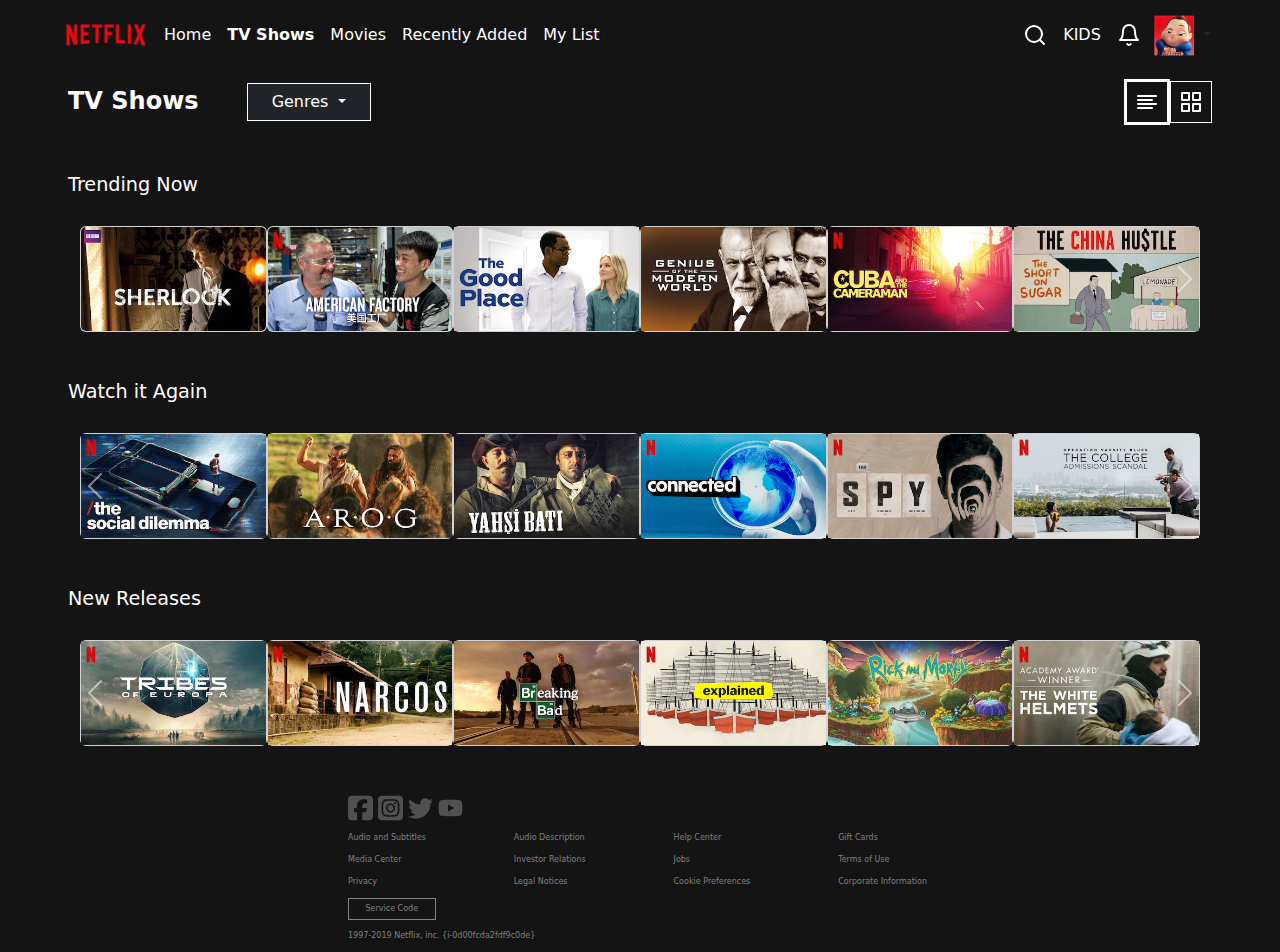
==== index.html @ 1c3ec113 "s6l5" ====
<!DOCTYPE html>
<html lang="en">

<head>
  <meta charset="UTF-8">
  <meta name="viewport" content="width=device-width, initial-scale=1.0">
  <title>Bootstrap+Sass</title>
  <link rel="stylesheet" href="css/main.css">
</head>

<body class="text-white bg-info mx-2 px-5">

  <nav class=" navbar navbar-expand-sm  ">
    <div class="text-white container-fluid p-0">
      <img src="../assets/netflix_logo.png" class="logontf" alt="">
      <button class="navbar-toggler d-lg-none" type="button" data-bs-toggle="collapse"
        data-bs-target="#collapsibleNavId" aria-controls="collapsibleNavId" aria-expanded="false"
        aria-label="Toggle navigation">
        <span class="navbar-toggler-icon"></span>
      </button>
      <div class=" collapse navbar-collapse" id="collapsibleNavId">
        <ul class="navbar-nav me-auto mt-2 mt-lg-0">
          <li class="nav-item">
            <a class="nav-link " href="#" aria-current="page">Home <span class="visually-hidden">(current)</span></a>
          </li>
          <li class="nav-item">
            <a class="nav-link active" href="#">TV Shows</a>
          </li>
          <li class="nav-item">
            <a class="nav-link" href="#">Movies</a>
          </li>
          <li class="nav-item">
            <a class="nav-link" href="#">Recently Added</a>
          </li>
          <li class="nav-item">
            <a class="nav-link" href="#">My List</a>
          </li>
        </ul>

      </div>
    </div>
    <div class="text-white align-items-center  d-flex margine">
      <img src="../assets/search.svg" alt="" srcset="">
      <p class="px-3 m-0">KIDS</p>
      <img src="../assets/bell.svg" class="" alt="" srcset="">
      <div class="dropdown">
        <button class=" btn  dropdown-toggle " type="button" id="triggerId" data-bs-toggle="dropdown"
          aria-haspopup="true" aria-expanded="false">
          <img src="../assets/avatar.png" class=" logoavatar" alt="" srcset="">
        </button>
        <div class="generi dropdown-menu bg-dark" aria-labelledby="triggerId">
          <button class="dropdown-item text-white" href="#" onclick="window.location.href='../account.html';">Account</button>
          <button class="dropdown-item text-white" href="#"onclick="window.location.href='../settings.html';">Settings</button>
          <button class="dropdown-item text-white" href="#">
            <img src="../assets/kids_icon.png" class="w-25" alt="" srcset="">
          </button>



        </div>
      </div>
    </div>
  </nav>
  <main class="my-2">
    <div class="container-fluid d-flex justify-content-between align-items-center">
      <div class="d-flex align-items-center">
        <h1 class="m-0 fw-bold">TV Shows</h1>
        <div class="dropdown open">
          <button class="rounded-0 mx-5 btn btn-dark px-4 border border-white dropdown-toggle" type="button"
            id="triggerId" data-bs-toggle="dropdown" aria-haspopup="true" aria-expanded="false">
            Genres
          </button>
          <div class="generi dropdown-menu bg-dark " aria-labelledby="triggerId">
            <button class="dropdown-item text-white" href="#">Action</button>
            <button class="dropdown-item text-white" href="#">Thriller</button>
            <button class="dropdown-item text-white" href="#">Comic</button>
          </div>
        </div>
      </div>
      <div style="font-size: 0;">
        <img src="../assets/list.svg" class=" border-3 p-2 border border-white" alt="" srcset="">
        <img src="../assets/grid.svg" class=" p-2 border border-white" alt="" srcset="">
      </div>
    </div>
    <section class="container-fluid my-5">
      <h2>Trending Now</h2>
      <div class="row mx-auto my-auto justify-content-center">
        <div id="recipeCarousel" class="carosello1 carousel slide" >
            <div class="carousel-inner" role="listbox">
                <div class="carousel-item active">
                    <div class="col-md-2">
                        <div class="card">
                            <div class="card-img">
                              <img class="card-img" src="../assets/media/media0.webp"  class="img-fluid">
                            </div>
                            
                        </div>
                    </div>
                </div>
                <div class="carousel-item">
                    <div class="col-md-2">
                        <div class="card">
                            <div class="card-img">
                              <img class="card-img" src="../assets/media/media1.jpg" class="img-fluid" >
                            </div>
                           
                        </div>
                    </div>
                </div>
                <div class="carousel-item">
                    <div class="col-md-2">
                        <div class="card">
                            <div class="card-img">
                                <img src="../assets/media/media2.webp" class="img-fluid">
                            </div>
                            
                        </div>
                    </div>
                </div>
                <div class="carousel-item">
                    <div class="col-md-2">
                        <div class="card">
                            <div class="card-img">
                                <img src="../assets/media/media3.webp" class="img-fluid">
                            </div>
                            
                        </div>
                    </div>
                </div>
                <div class="carousel-item">
                    <div class="col-md-2">
                        <div class="card">
                            <div class="card-img">
                                <img src="../assets/media/media4.jpg" class="img-fluid">
                            </div>
                            
                        </div>
                    </div>
                </div>
                <div class="carousel-item">
                    <div class="col-md-2">
                        <div class="card">
                            <div class="card-img">
                                <img src="../assets/media/media5.webp" class="img-fluid">
                            </div>
                            
                        </div>
                    </div>
                </div>
            </div>
            <a class="carousel-control-prev bg-transparent w-aut" href="#recipeCarousel" role="button" data-bs-slide="prev">
                <span class="carousel-control-prev-icon" aria-hidden="true"></span>
            </a>
            <a class="carousel-control-next bg-transparent w-aut" href="#recipeCarousel" role="button" data-bs-slide="next">
                <span class="carousel-control-next-icon" aria-hidden="true"></span>
            </a>
        </div>
    </div>
      
    </section>
    <section class="container-fluid my-5">
      <h2>Watch it Again</h2>
      <div class="row mx-auto my-auto justify-content-center">
        <div id="recipeCarousel2" class="carosello2 carousel slide" >
            <div class="carousel-inner" role="listbox">
                <div class="carousel-item active">
                    <div class="col-md-2">
                        <div class="card">
                            <div class="card-img">
                              <img  src="../assets/media/media6.jpg"  class="img-fluid">
                            </div>
                            
                        </div>
                    </div>
                </div>
                <div class="carousel-item">
                    <div class="col-md-2">
                        <div class="card">
                            <div class="card-img">
                              <img  src="../assets/media/media7.webp" class="img-fluid" >
                            </div>
                           
                        </div>
                    </div>
                </div>
                <div class="carousel-item">
                    <div class="col-md-2">
                        <div class="card">
                            <div class="card-img">
                                <img src="../assets/media/media8.webp" class="img-fluid">
                            </div>
                            
                        </div>
                    </div>
                </div>
                <div class="carousel-item">
                    <div class="col-md-2">
                        <div class="card">
                            <div class="card-img">
                                <img src="../assets/media/media9.jpg" class="img-fluid">
                            </div>
                            
                        </div>
                    </div>
                </div>
                <div class="carousel-item">
                    <div class="col-md-2">
                        <div class="card">
                            <div class="card-img">
                                <img src="../assets/media/media10.jpg" class="img-fluid">
                            </div>
                            
                        </div>
                    </div>
                </div>
                <div class="carousel-item">
                    <div class="col-md-2">
                        <div class="card">
                            <div class="card-img">
                                <img src="../assets/media/media11.jpg" class="img-fluid">
                            </div>
                            
                        </div>
                    </div>
                </div>
            </div>
            <a class="carousel-control-prev bg-transparent w-aut" href="#recipeCarousel2" role="button" data-bs-slide="prev">
                <span class="carousel-control-prev-icon" aria-hidden="true"></span>
            </a>
            <a class="carousel-control-next bg-transparent w-aut" href="#recipeCarousel2" role="button" data-bs-slide="next">
                <span class="carousel-control-next-icon" aria-hidden="true"></span>
            </a>
        </div>
    </div>
      
    </section>
    <section class="container-fluid my-5">
      <h2>New Releases</h2>
      <div class="row mx-auto my-auto justify-content-center">
        <div id="recipeCarousel3" class="carosello2 carousel slide" >
            <div class="carousel-inner" role="listbox">
                <div class="carousel-item active">
                    <div class="col-md-2">
                        <div class="card">
                            <div class="card-img">
                              <img  src="../assets/media/media12.jpg"  class="img-fluid">
                            </div>
                            
                        </div>
                    </div>
                </div>
                <div class="carousel-item">
                    <div class="col-md-2">
                        <div class="card">
                            <div class="card-img">
                              <img  src="../assets/media/media13.jpg" class="img-fluid" >
                            </div>
                           
                        </div>
                    </div>
                </div>
                <div class="carousel-item">
                    <div class="col-md-2">
                        <div class="card">
                            <div class="card-img">
                                <img src="../assets/media/media14.webp" class="img-fluid">
                            </div>
                            
                        </div>
                    </div>
                </div>
                <div class="carousel-item">
                    <div class="col-md-2">
                        <div class="card">
                            <div class="card-img">
                                <img src="../assets/media/media15.jpg" class="img-fluid">
                            </div>
                            
                        </div>
                    </div>
                </div>
                <div class="carousel-item">
                    <div class="col-md-2">
                        <div class="card">
                            <div class="card-img">
                                <img src="../assets/media/media16.webp" class="img-fluid">
                            </div>
                            
                        </div>
                    </div>
                </div>
                <div class="carousel-item">
                    <div class="col-md-2">
                        <div class="card">
                            <div class="card-img">
                                <img src="../assets/media/media17.jpg" class="img-fluid">
                            </div>
                            
                        </div>
                    </div>
                </div>
            </div>
            <a class="carousel-control-prev bg-transparent w-aut" href="#recipeCarousel3" role="button" data-bs-slide="prev">
                <span class="carousel-control-prev-icon" aria-hidden="true"></span>
            </a>
            <a class="carousel-control-next bg-transparent w-aut" href="#recipeCarousel3" role="button" data-bs-slide="next">
                <span class="carousel-control-next-icon" aria-hidden="true"></span>
            </a>
        </div>
    </div>
      
    </section>
  </main>
  <footer>
    <div >
      <div>
        <img src="../assets/square-facebook.svg" alt="" srcset="">
        <img src="../assets/square-instagram.svg" alt="" srcset="">
        <img src="../assets/twitter.svg" alt="" srcset="">
        <img src="../assets/youtube.svg" alt="" srcset="">
      </div>
      <div  class=" d-flex justify-content-between   align-items-center text-center  ">
        <div >
          <p>Audio and Subtitles</p>
          <p>Media Center</p>
          <p>Privacy</p>
        </div>
        <div>
          <p>Audio Description</p>
          <p>Investor Relations</p>
          <p>Legal Notices</p>
        </div>
        <div>
          <p>Help Center</p>
          <p>Jobs</p>
          <p>Cookie Preferences</p>
        </div>
        <div>
          <p>Gift Cards</p>
          <p>Terms of Use</p>
          <p>Corporate Information</p>
        </div>
      </div>
      <div>
        <p  class="service p-1 ">Service Code</p>
        <p>1997-2019 Netflix, inc. {i-0d00fcda2fdf9c0de}</p>
      </div>
    </div>
  </footer>





  <script src="../bootstrap-5.3.2/dist/js/bootstrap.bundle.min.js"></script>
  <script src="../script.js"></script>
  
    
  
</body>
    
    
  

</html>
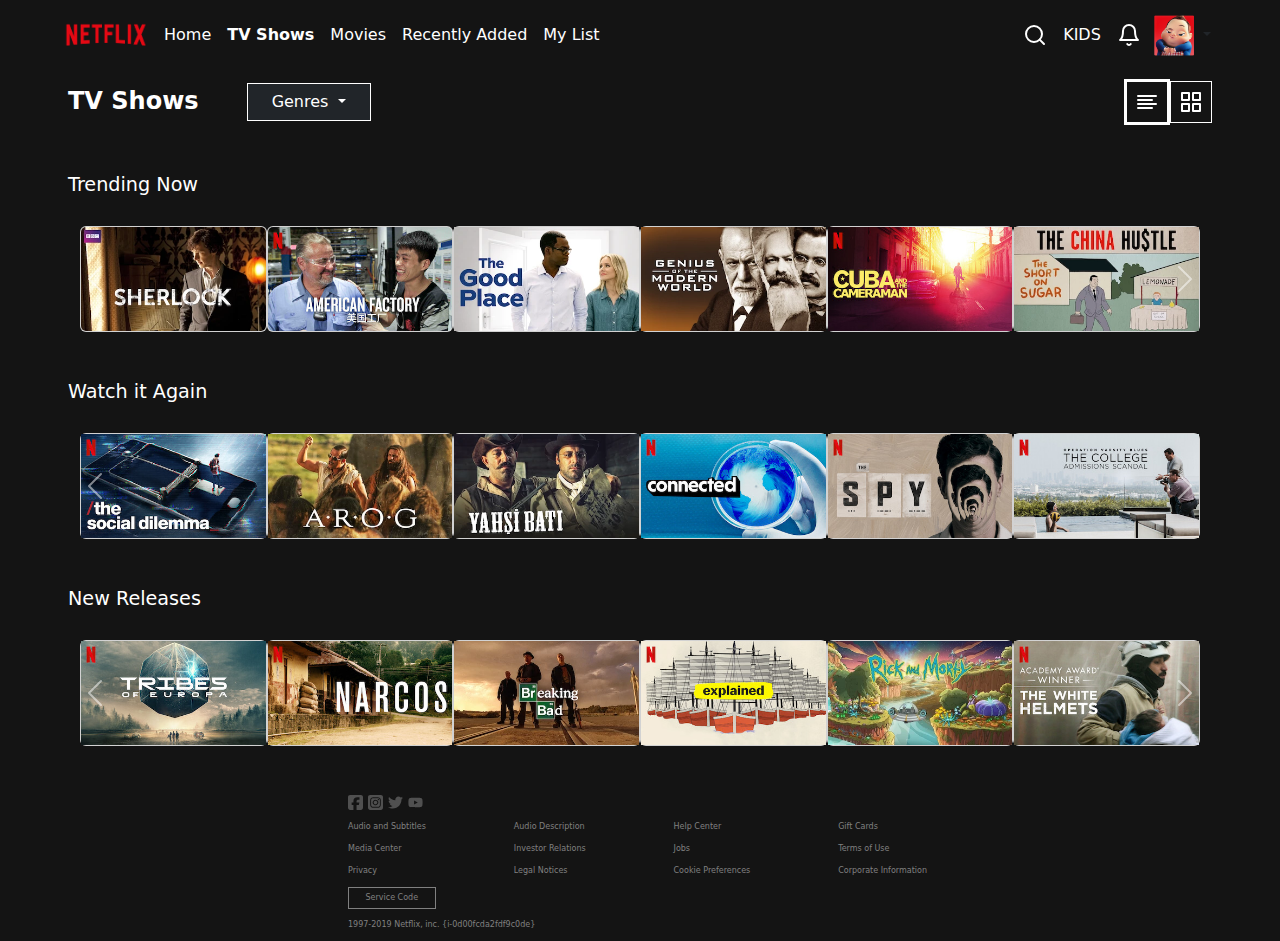
==== commit 5b7989b8: "prova" ====
--- a/index.html
+++ b/index.html
@@ -5,12 +5,12 @@
   <meta charset="UTF-8">
   <meta name="viewport" content="width=device-width, initial-scale=1.0">
   <title>Bootstrap+Sass</title>
-  <link rel="stylesheet" href="css/main.css">
+  <link rel="stylesheet" href="../css/main.css">
 </head>
 
 <body class="text-white bg-info mx-2 px-5">
 
-  <nav class=" navbar navbar-expand-sm  ">
+  <nav class="fs-6 navbar navbar-expand-sm  ">
     <div class="text-white container-fluid p-0">
       <img src="../assets/netflix_logo.png" class="logontf" alt="">
       <button class="navbar-toggler d-lg-none" type="button" data-bs-toggle="collapse"
